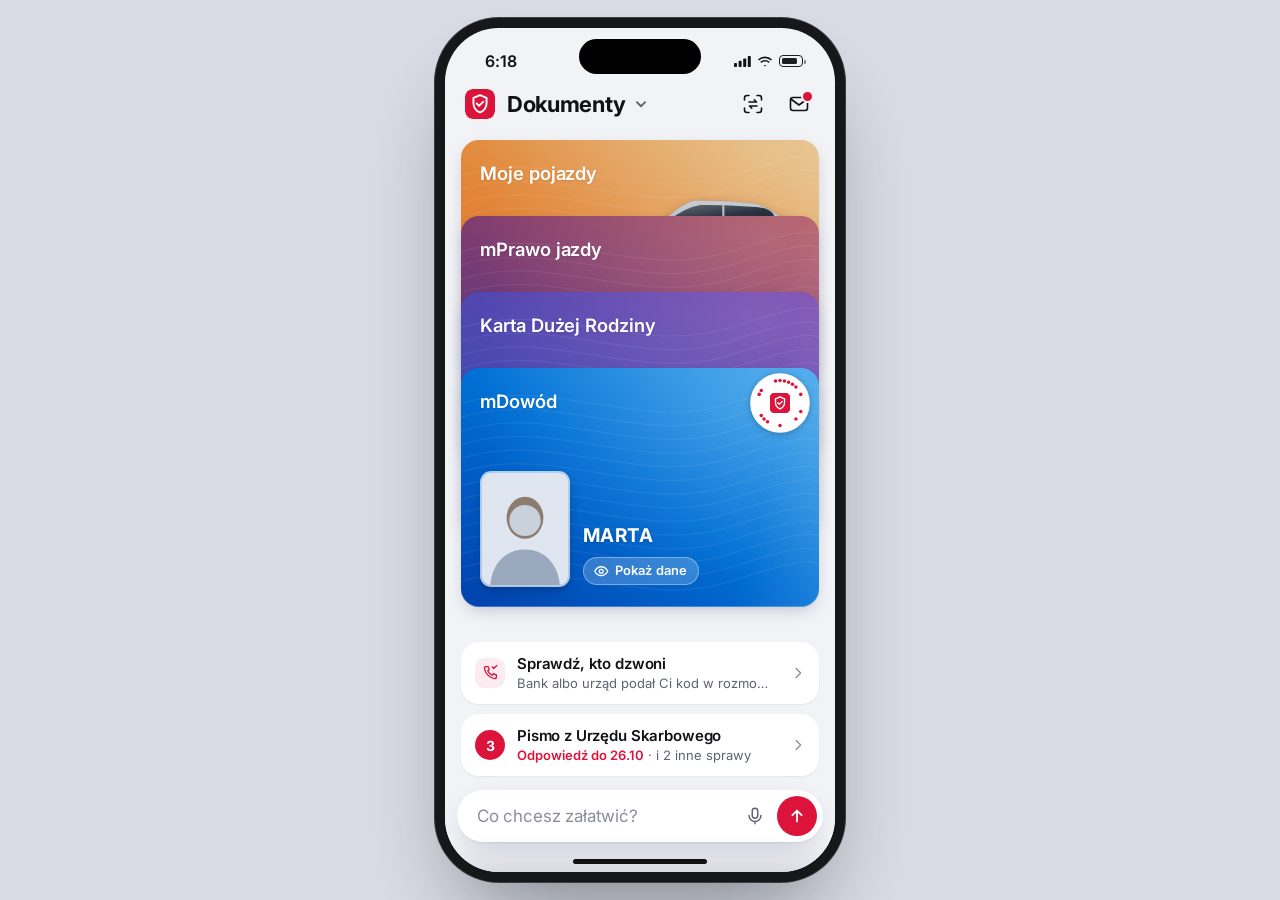
==== telefon/index.html @ 3e9ad849 "Embed the original prototype app in the phone" ====
<!doctype html>
<html lang="pl">
<head>
<meta charset="utf-8">
<script src="api-lokalne.js"></script>
<script src="i18n.js?v=6"></script>
<meta name="viewport" content="width=device-width, initial-scale=1, viewport-fit=cover, interactive-widget=resizes-content">
<meta name="theme-color" content="#f2f3f7">
<meta name="apple-mobile-web-app-capable" content="yes">
<title>mObywatel</title>
<link rel="icon" href="assets/icon-mobywatel.svg">
<link rel="preconnect" href="https://fonts.googleapis.com">
<link rel="preconnect" href="https://fonts.gstatic.com" crossorigin>
<link href="https://fonts.googleapis.com/css2?family=Inter:wght@400;500;600;700&display=swap" rel="stylesheet">
<link rel="stylesheet" href="style.css?v=22">
<link rel="stylesheet" href="weryfikacja.css">
</head>
<body>
<div class="phone" id="app">
  <div class="island"></div>
  <div class="status"><span id="clock">20:10</span><span class="sig"><svg width="17" height="11" viewBox="0 0 17 11" fill="currentColor"><rect x="0" y="7" width="3" height="4" rx=".8"/><rect x="4.6" y="4.8" width="3" height="6.2" rx=".8"/><rect x="9.2" y="2.4" width="3" height="8.6" rx=".8"/><rect x="13.8" y="0" width="3" height="11" rx=".8"/></svg><svg width="16" height="11" viewBox="0 0 16 11" fill="currentColor"><path d="M8 2.2c2.3 0 4.4.9 6 2.4l1.1-1.2A10.3 10.3 0 0 0 8 .5 10.3 10.3 0 0 0 .9 3.4L2 4.6a8.6 8.6 0 0 1 6-2.4Zm0 3.4c1.4 0 2.6.5 3.6 1.4l1.1-1.2A6.9 6.9 0 0 0 8 3.9a6.9 6.9 0 0 0-4.7 1.9L4.4 7A5.2 5.2 0 0 1 8 5.6Zm0 3.3a1.6 1.6 0 0 1 1.2.5L8 10.6 6.8 9.4A1.6 1.6 0 0 1 8 8.9Z"/></svg><i class="bat"></i></span></div>

  <header class="top" id="top">
    <button class="home" id="homeBtn" aria-label="Ekran główny"><img class="emblem" src="assets/icon-mobywatel.svg" alt=""></button>
    <span class="sp"></span>
    <button class="ico chatonly" id="histBtn" aria-label="Historia rozmów" aria-haspopup="true" aria-expanded="false" aria-controls="hmenu"><svg viewBox="0 0 24 24" fill="none" stroke="currentColor" stroke-width="1.6" stroke-linecap="round" stroke-linejoin="round"><path d="M4.2 12a7.8 7.8 0 1 0 2.3-5.5"/><path d="M4 4.6v3.6h3.6"/><path d="M12 8.2V12l2.7 1.7"/></svg><span class="hc" id="histCount" hidden></span></button>
    <button class="ico chatonly" id="newBtn" aria-label="Nowa rozmowa"><svg viewBox="0 0 24 24" fill="none" stroke="currentColor" stroke-width="1.6" stroke-linecap="round" stroke-linejoin="round"><path d="M11.5 4.5h-5a2 2 0 0 0-2 2v11a2 2 0 0 0 2 2h11a2 2 0 0 0 2-2v-5"/><path d="M17.7 3.8a1.9 1.9 0 0 1 2.7 2.7l-7.6 7.6-3.4.7.7-3.4z"/></svg></button>
    <button class="ico" id="qrBtn" aria-label="Potwierdź swoje dane: zeskanuj znak mObywatela odbiorcy"><svg viewBox="0 0 24 24" fill="none" stroke="currentColor" stroke-width="1.6" stroke-linecap="round" stroke-linejoin="round"><path d="M3.5 8V6a2.5 2.5 0 0 1 2.5-2.5h2M16 3.5h2A2.5 2.5 0 0 1 20.5 6v2M20.5 16v2a2.5 2.5 0 0 1-2.5 2.5h-2M8 20.5H6A2.5 2.5 0 0 1 3.5 18v-2"/><path d="M8 10h7.5l-2.2-2.2M16 14H8.5l2.2 2.2"/></svg></button>
    <button class="ico" id="mailBtn" aria-label="Skrzynka, 1 nowa wiadomość"><svg viewBox="0 0 24 24" fill="none" stroke="currentColor" stroke-width="1.6" stroke-linecap="round" stroke-linejoin="round"><rect x="3.5" y="5.5" width="17" height="13" rx="2.5"/><path d="m4.5 7.5 7.5 5.5 7.5-5.5"/></svg><span class="dot"></span></button>
    <button class="ico" id="bellBtn" aria-label="Powiadomienia"><svg viewBox="0 0 24 24" fill="none" stroke="currentColor" stroke-width="1.6" stroke-linecap="round" stroke-linejoin="round"><path d="M6.5 16.5V11a5.5 5.5 0 0 1 11 0v5.5l1.5 1.5H5zM10 20.5a2 2 0 0 0 4 0"/></svg></button>
  </header>

  <button class="title" id="title" aria-haspopup="true" aria-expanded="false" aria-controls="lmenu">Dokumenty<svg viewBox="0 0 24 24" fill="none" stroke="currentColor" stroke-width="2.4" stroke-linecap="round" stroke-linejoin="round"><path d="m6.5 9.5 5.5 5.5 5.5-5.5"/></svg></button>
  <div class="lmenu" id="lmenu"><div class="scrim"></div><div class="panel" role="menu" aria-label="Układ dokumentów i osoba"><div class="mh">Układ dokumentów</div><div class="ml"></div><div class="mh">Osoba w pokazie</div><div class="mo"></div></div></div>

  <div class="hmenu" id="hmenu"><div class="scrim"></div><div class="panel" role="dialog" aria-label="Historia rozmów"><div class="hh"><span>Rozmowy</span><button id="hnew" type="button">+ Nowa rozmowa</button></div><div class="hl" id="hlist" data-t="0"></div></div></div>

  <div class="stackwrap" id="stackwrap"><div class="stack" id="stack"></div></div>
  <div class="alt" id="alt"></div>

  <section class="reminders" id="reminders" aria-label="Przypomnienia">
    <div class="tiles" id="tiles"></div>
  </section>

  <section class="chat" id="chat" aria-live="polite">
    <div class="msgs" id="msgs"></div>
  </section>

  <section class="voice" id="voice" aria-label="Rozmowa głosowa" data-vs="idle">
    <div class="vstage" id="vstage"></div>
    <div class="vfoot">
      <p class="vheard" id="vheard"></p>
      <p class="vstate" id="vstate">Dotknij, aby mówić</p>
      <button type="button" class="vmic" id="vmic" aria-label="Mów"><span class="ring"></span><span class="ring r2"></span><svg viewBox="0 0 24 24" fill="none" stroke="currentColor" stroke-width="1.8" stroke-linecap="round"><rect x="9" y="3.5" width="6" height="11" rx="3"/><path d="M5.5 11.5a6.5 6.5 0 0 0 13 0M12 18v2.5"/></svg></button>
      <button type="button" class="vkbd" id="vkbd"><svg viewBox="0 0 24 24" fill="none" stroke="currentColor" stroke-width="1.6" stroke-linecap="round" stroke-linejoin="round"><rect x="2.5" y="6" width="19" height="12" rx="2.5"/><path d="M6 10h.01M9.3 10h.01M12.6 10h.01M15.9 10h.01M18 10h.01M6 13.5h.01M18 13.5h.01M9 14h6"/></svg>Pisz zamiast mówić</button>
    </div>
  </section>

  <form class="composer" id="composer" autocomplete="off">
    <div class="bar">
      <button type="button" class="ib" id="cam" aria-label="Zrób zdjęcie dokumentu"><svg viewBox="0 0 24 24" fill="none" stroke="currentColor" stroke-width="1.6" stroke-linecap="round" stroke-linejoin="round"><path d="M4 8.5h3l1.8-2.5h6.4L17 8.5h3V19H4z"/><circle cx="12" cy="13.5" r="3.4"/></svg></button>
      <input id="prompt" placeholder="Co chcesz załatwić?" enterkeyhint="send" aria-label="Wiadomość">
      <button type="button" class="ib mic" id="mic" aria-label="Powiedz"><svg viewBox="0 0 24 24" fill="none" stroke="currentColor" stroke-width="1.6" stroke-linecap="round"><rect x="9" y="3.5" width="6" height="11" rx="3"/><path d="M5.5 11.5a6.5 6.5 0 0 0 13 0M12 18v2.5"/></svg></button>
      <button type="submit" class="send" aria-label="Wyślij"><svg viewBox="0 0 24 24" fill="none" stroke="currentColor" stroke-width="2.2" stroke-linecap="round" stroke-linejoin="round"><path d="M12 18.5v-13M6.5 11 12 5.5l5.5 5.5"/></svg></button>
    </div>
  </form>

  <div class="todo" id="todo" aria-hidden="true"><div class="scrim"></div>
    <div class="tpanel" role="dialog" aria-modal="true" aria-labelledby="todoH">
      <div class="grab"></div>
      <div class="th"><h2 id="todoH">Do załatwienia</h2><button class="tx-close" id="todoClose" aria-label="Zamknij"><svg viewBox="0 0 24 24" fill="none" stroke="currentColor" stroke-width="2" stroke-linecap="round"><path d="M6.5 6.5l11 11M17.5 6.5l-11 11"/></svg></button></div>
      <div class="tl"></div>
      <button class="task" id="todoAsk">Zapytaj asystenta o wszystkie sprawy</button>
    </div>
  </div>
  <div class="sheet" id="detail" role="dialog" aria-modal="true"></div>
  <div class="auth" id="faceid" aria-hidden="true"><div class="box">
    <svg class="face" viewBox="0 0 48 48" fill="none" stroke="currentColor" stroke-width="2.4" stroke-linecap="round"><path d="M6 15V10a4 4 0 0 1 4-4h5M33 6h5a4 4 0 0 1 4 4v5M42 33v5a4 4 0 0 1-4 4h-5M15 42h-5a4 4 0 0 1-4-4v-5M17 18v3M31 18v3M24 18v8h-2M18 32s2.4 2.6 6 2.6 6-2.6 6-2.6"/></svg>
    <svg class="ok" viewBox="0 0 48 48" fill="none" stroke="currentColor" stroke-width="2.6" stroke-linecap="round" stroke-linejoin="round"><circle cx="24" cy="24" r="18"/><path d="m16 24.5 5.5 5.5L32 19"/></svg>
    <span>Face ID</span>
  </div></div>
  <div class="homebar"></div>
</div>
<script src="osoby.js?v=21"></script>
<script src="sylwetki.js?v=19"></script>
<script src="core.js?v=21"></script>
<script src="variants.js?v=20"></script>
<script src="scenarios.js?v=22"></script>
<script src="agent.js?v=25"></script>
<script src="znak-kod.js?v=19"></script>
<script src="znak.js?v=21"></script>
<script src="weryfikacja.js"></script>
</body>
</html>
---- telefon/style.css ----
:root{
  --bg:#f2f3f7; --surface:#ffffff; --ink:#111216; --ink2:#5f6270; --ink3:#8b8e9a; --hair:#e3e5eb;
  --red:#dc143c; --red-dark:#b30f30; --red-wash:#fdecef;
  --ok:#2e7d32; --ok-wash:#e9f5ea; --warn:#9a5a00; --warn-wash:#fff3df;
  --ease:cubic-bezier(.22,.9,.24,1);
  --sans:-apple-system,BlinkMacSystemFont,"SF Pro Text","Inter",system-ui,sans-serif;
}
*{box-sizing:border-box;-webkit-tap-highlight-color:transparent}
html,body{margin:0;height:100%}
body{background:#d9dce4;font-family:var(--sans);color:var(--ink);display:flex;align-items:center;justify-content:center;
  -webkit-font-smoothing:antialiased;font-feature-settings:"tnum" 0}
button{font:inherit;color:inherit;border:0;background:none;cursor:pointer;padding:0}
button:focus-visible,input:focus-visible{outline:2px solid var(--red);outline-offset:2px}

.phone{position:relative;width:390px;height:844px;border-radius:54px;overflow:hidden;background:var(--bg);
  box-shadow:0 0 0 10px #16171a,0 0 0 11px #3b3d42,0 50px 90px -20px rgba(20,22,30,.45)}
@media (max-width:520px){body{display:block;background:var(--bg)}.phone{width:100vw;height:100dvh;border-radius:0;box-shadow:none}}

/* status bar (tylko w ramce na desktopie) */
.status{position:absolute;inset:0 0 auto 0;height:50px;pointer-events:none;display:flex;align-items:center;justify-content:space-between;padding:16px 32px 0 40px;font-size:16px;font-weight:600;letter-spacing:-.01em;z-index:95}
.status .sig{display:flex;align-items:center;gap:6px}
.status .bat{display:block;width:24px;height:12px;border:1.4px solid currentColor;border-radius:4px;position:relative;opacity:.95}
.status .bat::before{content:"";position:absolute;inset:1.6px 5px 1.6px 1.6px;background:currentColor;border-radius:1.6px}
.status .bat::after{content:"";position:absolute;right:-4px;top:3.5px;width:2px;height:4px;background:currentColor;border-radius:0 1px 1px 0;opacity:.5}
.island{position:absolute;top:11px;left:50%;transform:translateX(-50%);width:122px;height:35px;border-radius:20px;background:#000;z-index:96}
.homebar{position:absolute;bottom:8px;left:50%;transform:translateX(-50%);width:134px;height:5px;border-radius:3px;background:#111;z-index:60;pointer-events:none}
@media (max-width:520px){.status,.island,.homebar{display:none}}
@media (max-height:620px){.title{font-size:28px;line-height:34px}}

/* header */
.top{position:absolute;left:0;right:0;height:52px;display:flex;align-items:center;gap:6px;padding:0 16px 0 20px;z-index:20}
.home{display:block;border-radius:8px;margin-left:-4px;padding:4px}
.home:active{opacity:.7}
.emblem{width:30px;height:30px;display:block;border-radius:8px}
.top .sp{flex:1}
.ico{width:40px;height:40px;display:grid;place-items:center;position:relative;color:var(--ink)}
.ico svg{width:24px;height:24px}
.ico .dot{position:absolute;top:8px;right:7px;width:9px;height:9px;border-radius:50%;background:var(--red);box-shadow:0 0 0 2px var(--bg)}

.title{position:absolute;left:20px;margin:0;font-size:32px;line-height:40px;font-weight:700;letter-spacing:-.02em;transition:opacity .25s,transform .4s var(--ease)}

/* stos dokumentów */
.stackwrap{position:absolute;left:0;right:0;transition:height .5s var(--ease),top .5s var(--ease);z-index:5}
.stack{position:relative;margin:0 16px;height:100%}
.card{position:absolute;left:0;right:0;aspect-ratio:3/2;border-radius:18px;overflow:hidden;cursor:pointer;
  background:#ccc center/cover no-repeat;box-shadow:0 -1px 0 rgba(255,255,255,.25) inset,0 6px 18px -6px rgba(15,25,60,.28);
  transition:top .5s var(--ease),transform .5s var(--ease),filter .3s}
.card:active{filter:brightness(.96)}
.phone.chatting .card{cursor:default}
.pocket-hint{position:absolute;left:50%;bottom:6px;transform:translateX(-50%);width:36px;height:5px;border-radius:3px;background:rgba(255,255,255,.75);opacity:0;transition:opacity .3s;pointer-events:none;z-index:30}
.phone.chatting .pocket-hint{opacity:1}

/* przypomnienia */
.reminders{position:absolute;left:0;right:0;transition:opacity .25s,transform .4s var(--ease)}
.rhead{display:flex;align-items:baseline;gap:8px;padding:0 20px 8px}
.rhead h2{margin:0;font-size:17px;font-weight:600;letter-spacing:-.01em}
.rhead span{font-size:13px;font-weight:600;color:#fff;background:var(--red);border-radius:10px;padding:1px 7px;line-height:18px}
.tiles{display:flex;gap:10px;overflow-x:auto;padding:0 16px 4px;scroll-snap-type:x mandatory;scroll-padding:0 16px;scrollbar-width:none}
.tiles::-webkit-scrollbar{display:none}
.tile{flex:0 0 156px;min-width:0;scroll-snap-align:start;text-align:left;background:var(--surface);border-radius:16px;padding:11px 12px 12px;
  display:flex;flex-direction:column;gap:8px;overflow:hidden;box-shadow:0 1px 2px rgba(15,25,60,.06)}
.tile .ti{flex:none;width:26px;height:26px;border-radius:8px;display:grid;place-items:center;background:var(--red-wash);color:var(--red)}
.tile .ti svg{width:16px;height:16px}
.tile .tx{display:block;min-width:0}
.tile b{display:-webkit-box;-webkit-box-orient:vertical;-webkit-line-clamp:2;overflow:hidden;font-size:14px;line-height:18px;min-height:36px;font-weight:600;letter-spacing:-.01em}
.tile small{display:block;margin-top:2px;font-size:12.5px;line-height:16px;color:var(--ink2);white-space:nowrap;overflow:hidden;text-overflow:ellipsis}
.tile.urgent small{color:var(--red);font-weight:600}

/* rozmowa */
.chat{position:absolute;left:0;right:0;opacity:0;pointer-events:none;transform:translateY(30px);transition:opacity .3s .1s,transform .45s .05s var(--ease);display:flex;flex-direction:column}
.msgs{flex:1;overflow-y:auto;-webkit-mask-image:linear-gradient(to bottom,transparent 0,#000 18px);mask-image:linear-gradient(to bottom,transparent 0,#000 18px);padding:14px 16px 16px;display:flex;flex-direction:column;gap:10px;scrollbar-width:none;overscroll-behavior:contain}
.msgs::-webkit-scrollbar{display:none}
.phone.chatting .chat{opacity:1;pointer-events:auto;transform:none}
.phone.chatting .title,.phone.chatting .reminders{opacity:0;pointer-events:none;transform:translateY(16px)}

.empty{margin:auto 0 0}
.empty h2{font-size:22px;line-height:28px;letter-spacing:-.02em;margin:0 0 4px;font-weight:700}
.empty p{color:var(--ink2);margin:0 0 14px;font-size:15px;line-height:21px}
.sugg{background:var(--surface);border-radius:16px;overflow:hidden}
.sugg button{display:flex;align-items:center;width:100%;text-align:left;padding:12px 14px;font-size:15px;gap:12px;border-top:1px solid var(--hair)}
.sugg button:first-child{border-top:0}
.sugg button span{flex:1}
.sugg button small{display:block;color:var(--ink3);font-size:13px;margin-top:1px}
.sugg svg{width:16px;height:16px;color:var(--ink3);flex:none}

.msg{max-width:84%;overflow-wrap:anywhere;font-size:15.5px;line-height:22px;animation:rise .3s var(--ease) both}
.msg.user{align-self:flex-end;background:var(--red);color:#fff;padding:9px 14px;border-radius:20px 20px 6px 20px}
.msg.bot{align-self:flex-start;padding:0 2px}
.msg.bot b{font-weight:600}
.typing{display:flex;gap:4px;padding:8px 2px}
.typing i{width:7px;height:7px;border-radius:50%;background:var(--ink3);animation:dot 1s infinite}
.typing i:nth-child(2){animation-delay:.15s}.typing i:nth-child(3){animation-delay:.3s}
@keyframes dot{0%,60%,100%{opacity:.3}30%{opacity:1}}
@keyframes rise{from{opacity:0;transform:translateY(8px)}}

.ui{flex:none;align-self:stretch;background:var(--surface);border-radius:18px;overflow:hidden;animation:rise .35s var(--ease) both;box-shadow:0 1px 2px rgba(15,25,60,.06)}
.ui .hd{display:flex;align-items:center;gap:11px;padding:14px 16px 10px}
.ui .ic{width:34px;height:34px;border-radius:10px;display:grid;place-items:center;background:var(--red-wash);color:var(--red);flex:none}
.ui .ic svg{width:19px;height:19px}
.ui.ok .ic{background:var(--ok-wash);color:var(--ok)}
.ui.warn .ic{background:var(--warn-wash);color:var(--warn)}
.ui .tt{font-weight:600;font-size:16px;line-height:21px;letter-spacing:-.01em}
.ui .rows{padding:0 16px 4px}
.ui .row{display:flex;justify-content:space-between;gap:16px;padding:9px 0;border-top:1px solid var(--hair);font-size:14px;line-height:19px}
.ui .row span{color:var(--ink2);flex:none}
.ui .row b{font-weight:500;text-align:right;min-width:0;overflow-wrap:anywhere}
.ui .body{padding:0 16px 12px;font-size:14.5px;line-height:21px}
.ui .note{margin:0 16px 12px;font-size:13px;line-height:18px;color:var(--ink2)}
.ui .flag{margin:4px 16px 12px;padding:10px 12px;border-radius:12px;background:var(--warn-wash);color:var(--warn);font-size:13.5px;line-height:19px}
.ui .src{display:flex;align-items:center;gap:6px;padding:9px 16px 11px;border-top:1px solid var(--hair);font-size:12px;color:var(--ink3)}
.ui .src svg{width:13px;height:13px}
.ui .actions{display:flex;gap:8px;padding:6px 16px 16px}
.btn{flex:1;height:48px;border-radius:14px;font-weight:600;font-size:16px;letter-spacing:-.01em}
.btn.primary{background:var(--red);color:#fff}
.btn.primary:active{background:var(--red-dark)}
.btn.ghost{background:var(--bg);flex:0 0 auto;padding:0 18px}
.ui.done .hd::after{content:"Potwierdzone";margin-left:auto;font-size:12px;color:var(--ok);font-weight:600}
.list .it{display:flex;align-items:center;gap:12px;padding:12px 16px;border-top:1px solid var(--hair);text-align:left;width:100%}
.list .it .x{flex:1}.list .it .x b{display:block;font-size:15px;font-weight:500}.list .it .x small{color:var(--ink2);font-size:13px}
.list .it .go{font-size:14px;color:var(--red);font-weight:600}
.list .pip{width:8px;height:8px;border-radius:50%;background:var(--red);flex:none}
.list .pip.g{background:var(--hair)}
.qr{display:flex;flex-direction:column;align-items:center;padding:4px 16px 16px;gap:8px}
.qr svg{width:180px;height:180px;color:var(--ink)}
.qr .code{font-size:24px;letter-spacing:.16em;font-weight:600;font-variant-numeric:tabular-nums}
.chips{flex:none;display:flex;flex-wrap:wrap;gap:8px;animation:rise .3s var(--ease) both}
.chips button{max-width:100%;text-align:left;line-height:20px;background:var(--surface);border-radius:20px;padding:9px 15px;font-size:15px;box-shadow:0 1px 2px rgba(15,25,60,.06)}
.chips button.sel{background:var(--red-wash);color:var(--red-dark);box-shadow:inset 0 0 0 1.5px var(--red)}
.chips button.next{background:var(--red);color:#fff}

/* pasek do rozmowy */
.composer{position:absolute;left:0;right:0;bottom:0;padding:8px 12px 30px;z-index:25;background:linear-gradient(to top,var(--bg) 75%,rgba(242,243,247,0))}
@media (max-width:520px){.composer{padding-bottom:max(env(safe-area-inset-bottom),12px)}}
.bar{display:flex;align-items:center;gap:2px;background:var(--surface);border-radius:28px;padding:6px 6px 6px 8px;
  box-shadow:0 1px 2px rgba(15,25,60,.06),0 10px 30px -10px rgba(15,25,60,.22);transition:box-shadow .25s}
.phone.chatting .bar{box-shadow:0 0 0 1.5px var(--red),0 10px 30px -10px rgba(15,25,60,.22)}
.bar input{flex:1 1 auto;width:0;min-width:0;border:0;outline:0;background:none;font:inherit;font-size:17px;color:var(--ink);padding:10px 6px;letter-spacing:-.01em}
.bar input::placeholder{color:var(--ink3)}
.ib{width:40px;height:40px;border-radius:50%;display:grid;place-items:center;color:var(--ink2);flex:none}
.ib svg{width:22px;height:22px}
.send{width:40px;height:40px;border-radius:50%;background:var(--red);color:#fff;display:grid;place-items:center;flex:none}
.send svg{width:20px;height:20px}
.listening .mic{color:var(--red);animation:pulse 1s infinite}
@keyframes pulse{50%{transform:scale(1.18)}}
@media (max-width:359px){#cam{display:none}.bar{padding-left:14px}.bar input{font-size:16px}}

/* karta dokumentu (szczegóły) */
.sheet{position:absolute;inset:0;z-index:70;background:var(--bg);transform:translateY(102%);transition:transform .5s var(--ease);display:flex;flex-direction:column}
.sheet.on{transform:none}
.sheet .nav{display:grid;grid-template-columns:1fr auto 1fr;align-items:center;padding:0 14px;height:52px;flex:none}
.sheet .back{display:flex;align-items:center;gap:2px;color:var(--red);font-size:17px;justify-self:start}
.sheet .back svg{width:22px;height:22px}
.sheet .nav b{font-size:17px;font-weight:600}
.sheet .clock{text-align:center;font-size:14px;color:var(--ink2);font-variant-numeric:tabular-nums;margin:2px 0 12px}
.sheet .body{flex:1;overflow-y:auto;padding:0 16px 30px;scrollbar-width:none}
.sheet .body::-webkit-scrollbar{display:none}
.idcard{border-radius:20px;overflow:hidden;background:#fff;box-shadow:0 1px 2px rgba(15,25,60,.06)}
.idcard .crop{position:relative;width:100%;aspect-ratio:560/740;overflow:hidden}
.idcard .crop img{position:absolute;width:108.93%;left:-4.46%;top:-29.05%}
.bigcard{width:100%;aspect-ratio:3/2;border-radius:18px;background:center/cover no-repeat;box-shadow:0 8px 24px -8px rgba(15,25,60,.3)}
.valid{display:flex;align-items:center;gap:12px;background:#fff;border-radius:18px;padding:14px 16px;margin-top:12px;color:var(--ok);font-weight:600;font-size:16px}
.valid svg{width:28px;height:28px}
.quick{display:flex;justify-content:space-between;margin:16px 4px 0}
.quick button{width:76px;display:flex;flex-direction:column;align-items:center;gap:7px;font-size:12.5px;line-height:16px;text-align:center;color:var(--ink)}
.quick i{width:56px;height:56px;border-radius:50%;background:#fff;display:grid;place-items:center;color:var(--red);box-shadow:0 1px 2px rgba(15,25,60,.06)}
.quick i svg{width:24px;height:24px}
.sheet .ui{margin-top:12px}
.sheet .qrbox .ui{animation:rise .35s var(--ease) both}

/* Face ID */
.auth{position:absolute;inset:0;z-index:90;display:grid;place-items:center;background:rgba(10,12,18,.18);opacity:0;pointer-events:none;transition:opacity .2s}
.auth.on{opacity:1;pointer-events:auto}
.auth .box{width:156px;height:156px;border-radius:34px;background:rgba(36,37,42,.86);backdrop-filter:blur(16px);-webkit-backdrop-filter:blur(16px);color:#fff;
  display:flex;flex-direction:column;align-items:center;justify-content:center;gap:12px;font-size:15px;font-weight:500;transform:scale(.92);transition:transform .3s var(--ease)}
.auth.on .box{transform:none}
.auth svg{width:62px;height:62px}
.auth .ok{display:none;color:#5fd38a}
.auth.done .face{display:none}.auth.done .ok{display:block}
.auth .face{animation:scan 1s ease-in-out infinite}
@keyframes scan{50%{opacity:.45}}

@media (prefers-reduced-motion:reduce){*{animation-duration:.01ms!important;transition-duration:.01ms!important}}

/* ---------- warianty układu dokumentów ---------- */
.alt{position:absolute;left:0;right:0;z-index:6;transition:opacity .25s,transform .4s var(--ease)}
.phone[data-v="stos"] .alt{display:none}
.phone:not([data-v="stos"]) .stackwrap{opacity:0;pointer-events:none;transition:opacity .3s}
.phone.chatting .stackwrap{opacity:0;pointer-events:none;transition:opacity .2s}
.phone.chatting .alt{opacity:0;pointer-events:none;transform:translateY(16px)}

/* karuzela */
.car{display:flex;gap:12px;overflow-x:auto;overflow-y:visible;padding-bottom:14px;margin-bottom:-14px;box-sizing:content-box;scroll-snap-type:x mandatory;scrollbar-width:none;overscroll-behavior-x:contain}
.car::-webkit-scrollbar{display:none}
.ccard{flex:none;scroll-snap-align:center;border-radius:20px;background:center/cover no-repeat;box-shadow:0 10px 24px -10px rgba(15,25,60,.35)}
.dots{display:flex;justify-content:center;gap:6px;height:10px;align-items:center;margin-top:12px}
.dots i{width:6px;height:6px;border-radius:3px;background:#c9ccd6;transition:width .25s var(--ease),background .25s}
.dots i.on{width:18px;background:var(--ink)}
.acts{display:flex;justify-content:space-between;align-items:flex-start;padding:0 18px;margin-top:12px;min-height:86px}
.acts button{width:76px;display:flex;flex-direction:column;align-items:center;gap:6px;font-size:12px;line-height:15px;text-align:center;color:var(--ink)}
.acts i{width:48px;height:48px;border-radius:50%;background:#fff;display:grid;place-items:center;color:var(--red);box-shadow:0 1px 2px rgba(15,25,60,.06);flex:none}
.acts i svg{width:22px;height:22px}
.acts span{display:block;max-width:76px}

.cstat{display:flex;justify-content:center;align-items:center;gap:8px;height:20px;font-size:13.5px;color:var(--ink2);white-space:nowrap;overflow:hidden;padding:0 16px}
.cstat span{display:inline-flex;align-items:center;gap:5px;font-weight:600}
.cstat .good{color:var(--ok)}.cstat .bad{color:var(--red)}
.cstat svg{width:16px;height:16px}
.cstat .sep{width:3px;height:3px;border-radius:50%;background:#b8bcc8}

.alt.compact .acts{min-height:52px}
.alt.compact .acts span{display:none}
.alt.compact .acts i{width:46px;height:46px}

/* pionowa karuzela */
.vwrap{position:relative}
.vcar{display:flex;flex-direction:column;align-items:center;gap:12px;overflow-y:auto;scroll-snap-type:y mandatory;scrollbar-width:none;overscroll-behavior:contain;
  -webkit-mask-image:linear-gradient(to bottom,transparent 0,#000 18%,#000 82%,transparent 100%);mask-image:linear-gradient(to bottom,transparent 0,#000 18%,#000 82%,transparent 100%)}
.vcar::-webkit-scrollbar{display:none}
.vcard{flex:none;scroll-snap-align:center;scroll-snap-stop:always;border-radius:20px;background:center/cover no-repeat;box-shadow:0 10px 24px -10px rgba(15,25,60,.35);transition:transform .12s linear,opacity .12s linear;will-change:transform}
.vdots{position:absolute;right:12px;top:50%;transform:translateY(-50%);flex-direction:column;height:auto;margin:0}
.vdots i{width:6px;height:6px;transition:height .25s var(--ease),background .25s}
.vdots i.on{width:6px;height:18px}

/* lista pasków */
.phone[data-v="lista"] .alt{display:flex;flex-direction:column;gap:8px;padding:0 16px}
.strip{display:flex;align-items:center;gap:10px;border-radius:16px;overflow:hidden;background:left center/cover no-repeat;color:#fff;text-align:left;padding-right:14px;min-width:0;
  box-shadow:0 6px 16px -8px rgba(15,25,60,.35)}
.strip .st{flex:1;min-width:0}
.strip .st b{display:block;font-size:16px;line-height:20px;font-weight:600;letter-spacing:-.01em;white-space:nowrap;overflow:hidden;text-overflow:ellipsis}
.strip .st small{display:block;font-size:13px;line-height:17px;opacity:.88;white-space:nowrap;overflow:hidden;text-overflow:ellipsis}
.strip .chev svg{width:18px;height:18px;opacity:.8;display:block}
.pill{flex:none;background:#fff;color:var(--red);font-size:12px;font-weight:700;line-height:16px;padding:4px 9px;border-radius:12px;white-space:nowrap}

/* siatka 2x2 */
.grid{display:grid;grid-template-columns:1fr 1fr;gap:10px;padding:0 16px}
.gcard{position:relative;border-radius:18px;overflow:hidden;background-size:230% auto;background-position:86% 86%;background-repeat:no-repeat;color:#fff;text-align:left;
  padding:12px;display:flex;flex-direction:column;justify-content:space-between;min-width:0;box-shadow:0 8px 18px -10px rgba(15,25,60,.4)}
.gcard .gi{width:32px;height:32px;border-radius:50%;background:rgba(255,255,255,.95);display:grid;place-items:center;color:var(--ink)}
.gcard .gi svg{width:18px;height:18px}
.gcard .pill{position:absolute;top:12px;right:10px}
.gcard .gt{display:block;min-width:0}
.gcard b{display:-webkit-box;-webkit-box-orient:vertical;-webkit-line-clamp:2;overflow:hidden;font-size:15px;line-height:19px;font-weight:600;letter-spacing:-.01em}
.gcard small{display:block;margin-top:2px;font-size:12px;line-height:15px;opacity:.88;white-space:nowrap;overflow:hidden;text-overflow:ellipsis}

/* ---------- awers dokumentu: zdjęcie i dane ---------- */
.card,.ccard,.vcard,.gmini,.bigcard{container-type:inline-size}
.ccard,.vcard{position:relative;overflow:hidden}
.face{position:absolute;inset:0;pointer-events:none;color:#fff;text-align:left}
.face .ov{position:absolute;left:6cqw;right:6cqw;bottom:6cqw;display:flex;align-items:flex-end;gap:4cqw}
.face .ph{display:block;flex:none;width:24cqw;aspect-ratio:187/245;border-radius:2.6cqw;
  background:#e9eef5 var(--foto) 50% 30%/cover no-repeat;box-shadow:0 0 0 .55cqw rgba(255,255,255,.7),0 1.2cqw 3cqw rgba(0,0,0,.25)}
.face .col{display:block;min-width:0;flex:1}
.face .nm{display:block;font-size:5.3cqw;line-height:1.15;font-weight:700;letter-spacing:.03em;text-shadow:0 .3cqw 1.2cqw rgba(0,0,0,.18);white-space:nowrap;overflow:hidden;text-overflow:ellipsis}
.face .dl{display:grid;grid-template-columns:auto auto;justify-content:start;gap:1.8cqw 4.5cqw;margin-top:2.6cqw}
.face .dl span{display:block;min-width:0}
.face .dl small{display:block;font-size:2.9cqw;line-height:1.2;opacity:.78;letter-spacing:.01em}
.face .dl b{display:block;font-size:4cqw;line-height:1.25;font-weight:600;white-space:nowrap;font-variant-numeric:tabular-nums}
.face .ov.veh{flex-direction:column;align-items:flex-start;gap:3.6cqw}
.plate{display:inline-flex;align-items:stretch;background:#fff;color:#111;border-radius:1.4cqw;overflow:hidden;box-shadow:0 0 0 .5cqw #111 inset,0 1.2cqw 3cqw rgba(0,0,0,.25)}
.plate i{display:flex;align-items:flex-end;justify-content:center;width:5.8cqw;padding-bottom:1cqw;background:#0b3fa8;color:#fff;font-style:normal;font-size:2.7cqw;font-weight:700}
.plate b{font-size:7.4cqw;line-height:1;font-weight:700;letter-spacing:.06em;padding:1.3cqw 2.6cqw 1.1cqw;font-variant-numeric:tabular-nums}
@container (max-width:240px){.face .dl{display:none}.face .nm{font-size:5.4cqw;white-space:normal;display:-webkit-box;-webkit-box-orient:vertical;-webkit-line-clamp:2;line-height:1.2}.face .ph{width:24cqw}.face .ov{gap:4.5cqw;bottom:6cqw}.face .ov.veh{gap:3.5cqw}}
.bigcard{position:relative}

/* lista: zdjęcie w kółku i dane */
.strip .lead{flex:none;display:flex;align-items:center}
.strip .avatar{display:block;box-sizing:border-box;width:var(--av,56px);height:var(--av,56px);border-radius:50%;overflow:hidden;box-shadow:0 0 0 3px #fff,0 4px 10px rgba(0,0,0,.2);background:#fff}
.strip .avatar .ph{display:block;width:100%;height:100%;background:#e9eef5 var(--foto) 50% 32%/112% auto no-repeat}
.strip .lead .plate{border-radius:5px;flex:none}
.strip .lead .plate i{width:13px;font-size:7px;padding-bottom:3px}
.strip .lead .plate b{font-size:15px;padding:6px 7px 5px;letter-spacing:.04em}
.strip em{display:block;font-style:normal;font-size:12.5px;line-height:16px;opacity:.82;white-space:nowrap;overflow:hidden;text-overflow:ellipsis}
.alt.tight .strip em{display:none}
.alt.tight .strip .lead .plate{}.alt.tight .strip .lead .plate b{font-size:12px;padding:5px 5px 4px}

/* siatka: mini karty z podpisem */
.grid .gitem{display:flex;flex-direction:column;align-items:center;gap:6px;text-align:left;min-width:0}
.gmini{position:relative;display:block;border-radius:14px;background:center/cover no-repeat;box-shadow:0 8px 18px -10px rgba(15,25,60,.45);overflow:hidden}
.gcap{display:block;width:100%;padding:0 2px;min-width:0}
.gcap b{display:block;font-size:14px;line-height:18px;font-weight:600;white-space:nowrap;overflow:hidden;text-overflow:ellipsis}
.gcap span{display:flex;align-items:center;gap:4px;font-size:12px;line-height:16px;font-weight:600;white-space:nowrap;overflow:hidden}
.gcap svg{width:13px;height:13px;flex:none}
.gcap .good{color:var(--ok)}.gcap .bad{color:var(--red)}

/* ---------- menu wariantów rozwijane z góry ---------- */
.title{display:flex;align-items:center;gap:6px;cursor:pointer;padding:0;color:var(--ink);z-index:21;font:inherit;font-size:32px;line-height:40px;font-weight:700;letter-spacing:-.02em}
.title svg{width:22px;height:22px;color:var(--ink2);transition:transform .3s var(--ease)}
.phone.menu .title svg{transform:rotate(180deg)}
.lmenu{position:absolute;inset:0;z-index:19;pointer-events:none}
.lmenu .scrim{position:absolute;inset:0;background:rgba(242,243,247,.55);backdrop-filter:blur(6px);-webkit-backdrop-filter:blur(6px);opacity:0;transition:opacity .25s}
.lmenu .panel{position:absolute;left:12px;right:12px;top:var(--menuTop,150px);background:#fff;border-radius:20px;padding:8px;box-shadow:0 20px 50px -12px rgba(15,25,60,.35);
  transform:translateY(-14px) scale(.98);transform-origin:top center;opacity:0;transition:transform .32s var(--ease),opacity .2s}
.phone.menu .lmenu{pointer-events:auto}
.phone.menu .lmenu .scrim{opacity:1}
.phone.menu .lmenu .panel{transform:none;opacity:1}
.lmenu .mh{font-size:13px;color:var(--ink2);padding:8px 12px 6px;font-weight:500}
.lmenu .ml button{display:flex;align-items:center;gap:12px;width:100%;text-align:left;padding:10px 12px;border-radius:14px}
.lmenu .ml button.on{background:var(--red-wash)}
.lmenu .ml button>svg{width:20px;height:20px;color:var(--red);flex:none}
.lmenu .mt{flex:1;min-width:0}
.lmenu .mt b{display:block;font-size:16px;font-weight:600;letter-spacing:-.01em}
.lmenu .mt small{display:block;font-size:13px;color:var(--ink2);white-space:nowrap;overflow:hidden;text-overflow:ellipsis}
.mi{position:relative;flex:none;width:34px;height:44px;border-radius:9px;background:var(--bg);overflow:hidden}
.mi i{position:absolute;display:block;border-radius:3px;background:#3e7be0}
.mi i:nth-child(2){background:#6a4fc4}.mi i:nth-child(3){background:#8c3e78}.mi i:nth-child(4){background:#e98a35}
.mi-stos i{left:5px;right:5px;height:14px}.mi-stos i:nth-child(1){top:5px}.mi-stos i:nth-child(2){top:10px}.mi-stos i:nth-child(3){top:15px}.mi-stos i:nth-child(4){top:20px;height:19px}
.mi-karuzela i{top:14px;height:16px;width:22px}.mi-karuzela i:nth-child(1){left:6px;z-index:2}.mi-karuzela i:nth-child(2){left:30px}.mi-karuzela i:nth-child(3),.mi-karuzela i:nth-child(4){display:none}
.mi-pion i{left:6px;right:6px;height:16px}.mi-pion i:nth-child(1){top:-9px;opacity:.5}.mi-pion i:nth-child(2){top:14px}.mi-pion i:nth-child(3){top:37px;opacity:.5}.mi-pion i:nth-child(4){display:none}
.mi-lista i{left:5px;right:5px;height:7px}.mi-lista i:nth-child(1){top:6px}.mi-lista i:nth-child(2){top:15px}.mi-lista i:nth-child(3){top:24px}.mi-lista i:nth-child(4){top:33px}
.mi-siatka i{width:11px;height:15px}.mi-siatka i:nth-child(1){left:5px;top:6px}.mi-siatka i:nth-child(2){left:18px;top:6px}.mi-siatka i:nth-child(3){left:5px;top:23px}.mi-siatka i:nth-child(4){left:18px;top:23px}

.alt.xtight .strip .st small{display:none}
.alt.tight .gcap b{font-size:13px;line-height:16px}
.alt.tight .gcap span{font-size:11px;line-height:14px}
.alt.tight .grid .gitem{gap:4px}

/* ---------- historia rozmów ---------- */
.chatonly{display:none}
.phone.chatting .chatonly{display:grid;animation:fadein .3s}
@keyframes fadein{from{opacity:0}to{opacity:1}}
.ico .hc{position:absolute;top:5px;right:2px;min-width:17px;height:17px;padding:0 4px;border-radius:9px;background:var(--ink);color:#fff;font-size:11px;font-weight:600;line-height:17px;text-align:center;box-shadow:0 0 0 2px var(--bg)}
.ico.has .hc{background:var(--red)}
.ico.has .hc[hidden]{display:block;min-width:9px;width:9px;height:9px;padding:0;top:8px;right:7px;font-size:0}
.phone.hist #histBtn{color:var(--red)}
.hmenu{position:absolute;inset:0;z-index:19;pointer-events:none}
.hmenu .scrim{position:absolute;inset:0;background:rgba(242,243,247,.6);backdrop-filter:blur(6px);-webkit-backdrop-filter:blur(6px);opacity:0;transition:opacity .25s}
.hmenu .panel{position:absolute;left:12px;right:12px;top:var(--histTop,100px);max-height:calc(100% - var(--histTop,100px) - 104px);display:flex;flex-direction:column;background:#fff;border-radius:20px;padding:6px 8px 8px;box-shadow:0 20px 50px -12px rgba(15,25,60,.35);transform:translateY(-12px) scale(.98);transform-origin:50% 0;opacity:0;transition:transform .3s var(--ease),opacity .2s}
.phone.hist .hmenu{pointer-events:auto}
.phone.hist .hmenu .scrim{opacity:1}
.phone.hist .hmenu .panel{transform:none;opacity:1}
.hmenu .hh{display:flex;align-items:center;justify-content:space-between;padding:8px 6px 6px 12px;flex:none}
.hmenu .hh span{font-size:13px;color:var(--ink2);font-weight:500}
.hmenu .hh button{font:inherit;font-size:14px;font-weight:600;color:var(--red);padding:6px 10px;border-radius:10px;background:var(--red-wash)}
.hmenu .hl{overflow-y:auto;min-height:0;scrollbar-width:none;overscroll-behavior:contain}
.hmenu .hl::-webkit-scrollbar{display:none}
.hmenu .hl button{display:flex;align-items:center;gap:12px;width:100%;text-align:left;padding:10px 12px;border-radius:14px}
.hmenu .hl button.on{background:var(--red-wash)}
.hmenu .hic{width:36px;height:36px;border-radius:11px;display:grid;place-items:center;background:#f2f3f7;color:var(--ink);flex:none}
.hmenu .on .hic{background:#fff;color:var(--red)}
.hmenu .hic svg{width:20px;height:20px}
.hmenu .mt{flex:1;min-width:0}
.hmenu .mt b{display:block;font-size:15.5px;font-weight:600;letter-spacing:-.01em;white-space:nowrap;overflow:hidden;text-overflow:ellipsis}
.hmenu .mt small{display:block;font-size:13px;color:var(--ink2);white-space:nowrap;overflow:hidden;text-overflow:ellipsis;margin-top:1px}
.hmenu .mt em{font-style:normal;color:var(--red)}
.hmenu .hr{display:flex;flex-direction:column;align-items:flex-end;gap:5px;flex:none;align-self:flex-start;padding-top:2px}
.hmenu time{font-size:12px;color:var(--ink2);font-variant-numeric:tabular-nums}
.hmenu .hr i{width:8px;height:8px;border-radius:50%;background:var(--red)}
.hmenu .unread b{font-weight:700}
.hempty{padding:18px 12px 20px;font-size:14px;color:var(--ink2)}

/* ---------- głos ---------- */
.bar.listening .mic{color:#fff;background:var(--red);animation:none;box-shadow:0 0 0 calc(3px + var(--lvl,0)*12px) rgba(220,20,60,.16);transition:box-shadow .08s}
.bar.busy .mic{color:var(--red);animation:pulse 1s infinite}
.bar.speaking .mic{color:var(--red)}
.bar.speaking .mic svg{animation:pulse 1.2s infinite}

/* ---------- tryb głosowy ---------- */
.voice{position:absolute;left:0;right:0;bottom:0;top:var(--voiceTop,102px);z-index:27;background:var(--bg);display:flex;flex-direction:column;opacity:0;pointer-events:none;transform:translateY(24px);transition:opacity .25s,transform .4s var(--ease)}
.phone.voicing .voice{opacity:1;pointer-events:auto;transform:none}
.phone.voicing .composer{opacity:0;pointer-events:none}
.vstage{flex:1;min-height:0;overflow-y:auto;padding:8px 16px 4px;display:flex;flex-direction:column;justify-content:center;gap:10px;scrollbar-width:none}
.vstage::-webkit-scrollbar{display:none}
.vstage .ui{margin:0;flex:none;animation:vin .35s var(--ease)}
@keyframes vin{from{opacity:0;transform:translateY(14px) scale(.98)}to{opacity:1;transform:none}}
.vfoot{flex:none;display:flex;flex-direction:column;align-items:center;padding:6px 20px max(env(safe-area-inset-bottom),22px)}
.phone:not(.framed) .vfoot{padding-bottom:max(env(safe-area-inset-bottom),18px)}
.vheard{margin:0 0 6px;min-height:20px;max-width:100%;font-size:15px;line-height:20px;color:var(--ink2);text-align:center;display:-webkit-box;-webkit-box-orient:vertical;-webkit-line-clamp:2;overflow:hidden}
.vstate{margin:0 0 18px;font-size:22px;line-height:28px;font-weight:600;letter-spacing:-.01em;text-align:center}
.vmic{position:relative;width:96px;height:96px;border-radius:50%;background:var(--red);color:#fff;display:grid;place-items:center;box-shadow:0 14px 34px -12px rgba(220,20,60,.6);transition:transform .15s,background .2s}
.vmic:active{transform:scale(.96)}
.vmic svg{width:40px;height:40px;position:relative;z-index:2}
.vmic .ring{position:absolute;inset:0;border-radius:50%;background:rgba(220,20,60,.16);transform:scale(1);transition:transform .08s linear;z-index:0}
.vmic .r2{background:rgba(220,20,60,.08)}
.voice[data-vs="listen"] .vmic .ring{transform:scale(calc(1.08 + var(--lvl,0)*.45))}
.voice[data-vs="listen"] .vmic .r2{transform:scale(calc(1.16 + var(--lvl,0)*.8))}
.voice[data-vs="speak"] .vmic .ring{animation:vbreath 1.4s ease-in-out infinite}
.voice[data-vs="speak"] .vmic .r2{animation:vbreath 1.4s .2s ease-in-out infinite}
@keyframes vbreath{50%{transform:scale(1.3)}}
.voice[data-vs="think"] .vmic,.voice[data-vs="stt"] .vmic{background:#fff;color:var(--red);box-shadow:0 0 0 1.5px rgba(220,20,60,.25),0 14px 34px -14px rgba(15,25,60,.35)}
.voice[data-vs="think"] .vmic::after,.voice[data-vs="stt"] .vmic::after{content:"";position:absolute;inset:-5px;border-radius:50%;border:3px solid transparent;border-top-color:var(--red);animation:vspin .9s linear infinite}
@keyframes vspin{to{transform:rotate(360deg)}}
.voice[data-vs="idle"] .vmic,.voice[data-vs="wait"] .vmic{box-shadow:0 0 0 8px rgba(220,20,60,.1),0 14px 34px -12px rgba(220,20,60,.5)}
.vkbd{margin-top:18px;display:flex;align-items:center;gap:8px;font:inherit;font-size:15px;font-weight:500;color:var(--ink2);padding:8px 14px;border-radius:20px}
.vkbd svg{width:22px;height:22px}
.vkbd:active{background:rgba(0,0,0,.05)}
@media (max-height:600px){.vmic{width:78px;height:78px}.vmic svg{width:32px;height:32px}.vstate{margin-bottom:12px;font-size:19px}.vkbd{margin-top:8px}}
.phone.voicing .hmenu{z-index:28}

/* ---------- wersja 2: spokojniejszy ekran główny ---------- */
.title{left:62px;font-size:22px;line-height:40px;letter-spacing:-.015em;font-weight:700}
.title svg{width:18px;height:18px}
@media (max-height:620px){.title{font-size:21px;line-height:40px}}
#bellBtn{display:none}
.phone:not(.chatting) #cam{display:none}
.phone:not(.chatting) .bar{padding-left:14px}
.acts{display:none}
.tiles{display:block;overflow:visible;padding:0 16px}
.rsum{display:flex;align-items:center;gap:12px;width:100%;text-align:left;background:var(--surface);border-radius:18px;padding:12px 12px 12px 14px;box-shadow:0 1px 2px rgba(15,25,60,.06)}
.rsum .rdot{flex:none;width:30px;height:30px;border-radius:50%;background:var(--red);color:#fff;display:grid;place-items:center;font-size:14px;font-weight:700}
.rsum .tx{flex:1;min-width:0}
.rsum b{display:block;font-size:15px;line-height:20px;font-weight:600;letter-spacing:-.01em;white-space:nowrap;overflow:hidden;text-overflow:ellipsis}
.rsum small{display:block;font-size:13px;line-height:18px;color:var(--ink2);white-space:nowrap;overflow:hidden;text-overflow:ellipsis}
.rsum small em{font-style:normal;color:var(--red);font-weight:600}
.rsum>svg{flex:none;width:18px;height:18px;color:var(--ink3)}
.rsum:active{filter:brightness(.97)}

/* arkusz „Do załatwienia” */
.todo{position:absolute;inset:0;z-index:40;pointer-events:none}
.todo .scrim{position:absolute;inset:0;background:rgba(15,20,35,.28);opacity:0;transition:opacity .25s}
.tpanel{position:absolute;left:0;right:0;bottom:0;background:var(--bg);border-radius:26px 26px 0 0;padding:8px 16px max(env(safe-area-inset-bottom),26px);transform:translateY(102%);transition:transform .38s var(--ease);box-shadow:0 -10px 40px -10px rgba(15,25,60,.25);max-height:85%;display:flex;flex-direction:column}
.phone.todo .todo{pointer-events:auto}
.phone.todo .todo .scrim{opacity:1}
.phone.todo .tpanel{transform:none}
.tpanel .grab{width:38px;height:5px;border-radius:3px;background:rgba(0,0,0,.14);margin:0 auto 10px;flex:none}
.tpanel .th{display:flex;align-items:center;justify-content:space-between;padding:2px 4px 12px;flex:none}
.tpanel h2{margin:0;font-size:22px;font-weight:700;letter-spacing:-.015em}
.tx-close{width:34px;height:34px;border-radius:50%;background:rgba(0,0,0,.06);display:grid;place-items:center;color:var(--ink2)}
.tx-close svg{width:18px;height:18px}
.tl{background:var(--surface);border-radius:18px;overflow-y:auto;min-height:0;box-shadow:0 1px 2px rgba(15,25,60,.06)}
.tl button{display:flex;align-items:center;gap:12px;width:100%;text-align:left;padding:13px 12px 13px 14px;position:relative}
.tl button+button::before{content:"";position:absolute;left:62px;right:0;top:0;height:1px;background:var(--hair,#e6e8ee)}
.tl .ti{flex:none;width:36px;height:36px;border-radius:11px;display:grid;place-items:center;background:#f2f3f7;color:var(--ink)}
.tl .urgent .ti{background:var(--red-wash);color:var(--red)}
.tl .ti svg{width:20px;height:20px}
.tl .tx{flex:1;min-width:0}
.tl b{display:block;font-size:16px;line-height:21px;font-weight:600;letter-spacing:-.01em}
.tl small{display:block;font-size:14px;line-height:19px;color:var(--ink2);font-weight:500}
.tl .urgent small{color:var(--red)}
.tl em{display:block;font-style:normal;font-size:13px;line-height:18px;color:var(--ink3);margin-top:1px;white-space:nowrap;overflow:hidden;text-overflow:ellipsis}
.tl button>svg{flex:none;width:18px;height:18px;color:var(--ink3)}
.tl button:active{background:rgba(0,0,0,.03)}
.task{margin-top:12px;flex:none;width:100%;padding:14px;border-radius:16px;background:var(--red-wash);color:var(--red);font:inherit;font-size:16px;font-weight:600}

/* ---------- kod QR: pełnoekranowe przepływy ---------- */
.qrx{position:absolute;inset:0;z-index:80;display:flex;flex-direction:column;background:var(--bg);opacity:0;pointer-events:none;transform:translateY(16px);transition:opacity .22s,transform .32s var(--ease)}
.qrx.on{opacity:1;pointer-events:auto;transform:none}
.qrx.dark{background:#0d0f14;color:#fff}
.qtop{flex:none;display:grid;grid-template-columns:44px 1fr 44px;align-items:center;padding:calc(var(--qtopPad,56px)) 12px 6px}
.qtop b{text-align:center;font-size:17px;font-weight:600;letter-spacing:-.01em}
.qclose{width:36px;height:36px;border-radius:50%;display:grid;place-items:center;background:rgba(0,0,0,.06);color:inherit}
.qrx.dark .qclose{background:rgba(255,255,255,.14)}
.qclose svg{width:18px;height:18px}
.qbody{flex:1;min-height:0;overflow-y:auto;padding:14px 16px max(env(safe-area-inset-bottom),24px);display:flex;flex-direction:column;scrollbar-width:none}
.qbody::-webkit-scrollbar{display:none}
.qopt{display:flex;align-items:center;gap:14px;width:100%;text-align:left;background:var(--surface);border-radius:20px;padding:18px 14px 18px 16px;margin-bottom:12px;box-shadow:0 1px 2px rgba(15,25,60,.06)}
.qopt .qi{flex:none;width:48px;height:48px;border-radius:14px;background:var(--red-wash);color:var(--red);display:grid;place-items:center}
.qopt .qi svg{width:26px;height:26px}
.qopt .qt{flex:1;min-width:0}.qopt b{display:block;font-size:17px;line-height:22px;font-weight:600;letter-spacing:-.01em}
.qopt small{display:block;margin-top:3px;font-size:14px;line-height:19px;color:var(--ink2)}
.qopt>svg{flex:none;width:18px;height:18px;color:var(--ink3)}
.qfoot{margin:6px 6px 0;font-size:13.5px;line-height:19px;color:var(--ink2)}
/* skaner */
.cam{position:relative;flex:1;min-height:0;display:grid;place-items:center;overflow:hidden;background:radial-gradient(120% 80% at 50% 40%,#2a2e38 0,#0d0f14 70%)}
.cam video{position:absolute;inset:0;width:100%;height:100%;object-fit:cover;opacity:0;transition:opacity .4s}
.cam.live video{opacity:1}
.frame{position:relative;width:min(64%,250px);aspect-ratio:1;border-radius:26px;box-shadow:0 0 0 2000px rgba(13,15,20,.45)}
.frame i{position:absolute;width:42px;height:42px;border:4px solid #fff;transition:border-color .2s}
.frame i:nth-child(1){left:0;top:0;border-right:0;border-bottom:0;border-radius:24px 0 0 0}
.frame i:nth-child(2){right:0;top:0;border-left:0;border-bottom:0;border-radius:0 24px 0 0}
.frame i:nth-child(3){left:0;bottom:0;border-right:0;border-top:0;border-radius:0 0 0 24px}
.frame i:nth-child(4){right:0;bottom:0;border-left:0;border-top:0;border-radius:0 0 24px 0}
.frame .line{position:absolute;left:10%;right:10%;height:2px;background:linear-gradient(90deg,transparent,#ff4d6a,transparent);top:12%;animation:qline 1.6s ease-in-out infinite alternate}
@keyframes qline{to{top:86%}}
.frame .qrghost{position:absolute;inset:18%;color:#fff;opacity:0;transform:scale(.92);transition:opacity .5s .2s,transform .5s .2s}
.cam:not(.live) .frame .qrghost{opacity:.18;transform:none}
.frame.found i{border-color:#4cd27e}.frame.found .line{display:none}.frame.found .qrghost{opacity:.85;transform:none}
.qscanfoot{flex:none;padding:18px 24px max(env(safe-area-inset-bottom),26px);text-align:center}
.qscanfoot p{margin:0 0 14px;font-size:16px;line-height:22px;color:rgba(255,255,255,.88)}
.qalt{display:inline-flex;align-items:center;gap:8px;font:inherit;font-size:15px;font-weight:600;color:#fff;background:rgba(255,255,255,.14);padding:11px 18px;border-radius:22px}
.qalt svg{width:20px;height:20px}
/* kod ręczny */
.qlead{margin:4px 4px 18px;font-size:16px;line-height:22px;color:var(--ink2)}.qlead.c{text-align:center;margin:18px 10px 10px}
.qcode{font:inherit;font-size:34px;letter-spacing:.42em;text-align:center;font-weight:600;padding:16px 10px;border-radius:18px;border:0;background:var(--surface);outline:none;box-shadow:inset 0 0 0 1.5px var(--hair,#e3e5eb);margin-bottom:16px;font-variant-numeric:tabular-nums}
.qcode:focus{box-shadow:inset 0 0 0 2px var(--red)}
/* zgoda */
.who{display:flex;gap:12px;align-items:center;background:var(--surface);border-radius:20px;padding:14px;box-shadow:0 1px 2px rgba(15,25,60,.06)}
.wico{flex:none;width:46px;height:46px;border-radius:14px;background:#eef1f6;display:grid;place-items:center;color:var(--ink)}
.wico svg{width:24px;height:24px}
.who small{display:block;font-size:13px;color:var(--ink2)}.who b{display:block;font-size:17px;line-height:22px;font-weight:600;letter-spacing:-.01em}
.who em{display:flex;align-items:center;gap:4px;font-style:normal;font-size:12.5px;color:#1f8a4c;margin-top:2px}.who em svg{width:14px;height:14px}
.qh{margin:20px 6px 8px;font-size:14px;font-weight:600;color:var(--ink2)}
.dlist{background:var(--surface);border-radius:18px;padding:2px 14px;box-shadow:0 1px 2px rgba(15,25,60,.06)}
.drow{display:flex;align-items:center;justify-content:space-between;gap:12px;min-height:46px;padding:8px 0}
.drow+.drow{border-top:1px solid var(--hair,#eceef3)}
.drow span{font-size:15px;color:var(--ink2)}.drow b{font-size:15px;font-weight:600;text-align:right}
.drow b svg{width:18px;height:18px;color:#1f8a4c;vertical-align:middle}
.dph{width:38px;height:48px;border-radius:8px;overflow:hidden;display:block}.dph .ph{display:block;width:100%;height:100%;background:#e9eef5 var(--foto) 50% 30%/cover no-repeat}
.dlist.small .drow{min-height:40px}
.qnote{margin:14px 6px 0;font-size:13.5px;line-height:19px;color:var(--ink2)}.qnote.c{text-align:center}
.qbtns{margin-top:auto;padding-top:18px;display:grid;grid-template-columns:1fr 1.6fr;gap:10px}
.qbtn{font:inherit;font-size:17px;font-weight:600;padding:15px;border-radius:16px}
.qbtn.primary{background:var(--red);color:#fff}.qbtn.primary:disabled{opacity:.4}
.qbtn.ghost{background:rgba(0,0,0,.06);color:var(--ink)}
.qbtn.wide{margin-top:auto;width:100%}
.qdone{align-items:stretch;text-align:center}
.qdone .bigok{width:84px;height:84px;margin:18px auto 14px;border-radius:50%;background:#e7f6ec;color:#1f8a4c;display:grid;place-items:center}
.qdone .bigok svg{width:48px;height:48px}
.qdone h2{margin:0;font-size:24px;letter-spacing:-.015em}.qdone p{margin:6px 0 18px;color:var(--ink2);font-size:15.5px;line-height:21px}
.qdone .qbtn.wide{margin-top:24px}
/* pokazanie kodu */
.qcard{background:#fff;border-radius:26px;padding:22px 22px 18px;box-shadow:0 14px 40px -18px rgba(15,25,60,.35);text-align:center;margin:6px auto 0;width:min(100%,300px)}
.qrbig{width:100%;aspect-ratio:1;color:#111}.qrbig svg{width:100%;height:100%}
.qcard .code{margin-top:12px;font-size:28px;font-weight:700;letter-spacing:.12em;font-variant-numeric:tabular-nums}
.qtimer{margin-top:4px;font-size:13.5px;color:var(--ink2)}.qtimer b{font-variant-numeric:tabular-nums;color:var(--ink)}
.wait{margin:auto auto 0;display:flex;align-items:center;gap:8px;font-size:15px;color:var(--ink2);padding-top:12px}
.wait i{width:9px;height:9px;border-radius:50%;background:var(--red);animation:pulse 1s infinite}
.okbar{display:flex;align-items:center;gap:8px;background:#e7f6ec;color:#1f8a4c;border-radius:14px;padding:11px 14px;margin-bottom:12px}
.okbar svg{width:20px;height:20px}.okbar b{font-size:15.5px}.okbar span{margin-left:auto;font-size:13px;opacity:.85}
.person{display:flex;align-items:center;gap:14px;padding:6px 4px 14px}
.pav{flex:none;width:64px;height:64px;border-radius:18px;background:linear-gradient(140deg,#d9dee8,#bcc4d3);color:#475066;display:grid;place-items:center;font-size:22px;font-weight:700}
.person b{display:block;font-size:20px;font-weight:700;letter-spacing:-.01em}.person small{font-size:13px;color:var(--ink2)}

/* znak mObywatela na mDowodzie (prawdziwy, skanowalny) */
.face .live{position:absolute;left:89.2cqw;top:9.9cqw;width:17cqw;height:17cqw;transform:translate(-50%,-50%);pointer-events:auto;cursor:pointer;filter:drop-shadow(0 1px 3px rgba(0,0,0,.25));border-radius:50%}
.face .live svg{display:block;width:100%;height:100%}
.card .face::after,.ccard .face::after,.vcard .face::after{content:"";position:absolute;inset:0;background:linear-gradient(105deg,transparent 35%,rgba(255,255,255,.16) 48%,rgba(255,255,255,0) 60%);background-size:250% 100%;animation:sheen 6s ease-in-out infinite;pointer-events:none}
@keyframes sheen{0%,55%{background-position:120% 0}100%{background-position:-60% 0}}
@container (max-width:240px){.face .live{width:22cqw;height:22cqw}}
/* sprawdzanie ekranu drugiej osoby */
.frame.phone-frame{width:min(46%,170px);aspect-ratio:9/17.5;border-radius:30px}
.ghostphone{position:absolute;inset:8%;border-radius:22px;border:2px solid rgba(255,255,255,.18)}
.ghostphone .gs{position:absolute;right:10%;top:7%;width:30%;aspect-ratio:1;border-radius:50%;border:3px dotted rgba(255,255,255,.35);animation:liverot 8s linear infinite}
.frame.found .ghostphone{border-color:rgba(76,210,126,.7)}.frame.found .gs{border-color:#4cd27e}
.seg{display:inline-flex;background:rgba(255,255,255,.12);border-radius:14px;padding:3px;margin-bottom:12px}
.seg button{font:inherit;font-size:14px;font-weight:600;color:rgba(255,255,255,.8);padding:8px 12px;border-radius:11px}
.seg button.on{background:#fff;color:#111}
.qbody.c{align-items:center;justify-content:center;text-align:center}
.waitbig{width:84px;height:84px;border-radius:50%;background:var(--red-wash);display:grid;place-items:center;margin-bottom:16px}
.waitbig .spin{width:40px;height:40px;border-radius:50%;border:4px solid rgba(220,20,60,.2);border-top-color:var(--red);animation:vspin .9s linear infinite}
.wt{margin:0;font-size:22px;letter-spacing:-.015em}
.pav.photo{overflow:hidden;padding:0;width:64px;height:82px}.pav.photo .ph{display:block;width:100%;height:100%;background:#e9eef5 var(--foto) 50% 30%/cover no-repeat}
.qrx.para{z-index:85}
/* skaner „Przekaż dane”: kształt ramki zależny od trybu */
.qrx.scan[data-tryb="telefon"] .frame{width:min(46%,170px);aspect-ratio:9/17.5;border-radius:30px}
.qrx.scan[data-tryb="komputer"] .frame{width:min(80%,300px);aspect-ratio:16/10.5;border-radius:22px}
.qrx.scan .frame .qrghost{display:none}
.ghostpc{position:absolute;inset:12%;border-radius:10px;border:2px solid rgba(255,255,255,.18);display:none;place-items:center}
.ghostpc .gs{width:30%;aspect-ratio:1;border-radius:50%;border:3px dotted rgba(255,255,255,.35);animation:liverot 8s linear infinite}
.ghostphone{display:none}
.qrx.scan[data-tryb="telefon"] .ghostphone{display:block}
.qrx.scan[data-tryb="komputer"] .ghostpc{display:grid}
.frame.found .ghostpc{border-color:rgba(76,210,126,.7)}.frame.found .ghostpc .gs{border-color:#4cd27e}
.seg.mode{margin-bottom:14px}
.seg button{display:inline-flex;align-items:center;gap:6px}
.seg button svg{width:17px;height:17px}
.qscanfoot .lh{margin:0 0 12px;min-height:44px}

/* jeden skaner: prawdziwy aparat i dekoder znaku */
.cam .guide{position:relative;width:min(66%,250px);aspect-ratio:1;border-radius:50%;box-shadow:0 0 0 2000px rgba(13,15,20,.42);transition:box-shadow .3s}
.cam .guide span{position:absolute;inset:0;border-radius:50%;border:3px dashed rgba(255,255,255,.75);animation:liverot 14s linear infinite}
.cam .guide.seen span{border-color:#4cd27e;border-style:solid;animation:none}
@keyframes liverot{to{transform:rotate(360deg)}}
.camhint{position:absolute;left:50%;bottom:18px;transform:translateX(-50%);margin:0;max-width:86%;text-align:center;font-size:14.5px;line-height:19px;font-weight:600;color:#fff;background:rgba(0,0,0,.55);padding:8px 14px;border-radius:16px;backdrop-filter:blur(8px);-webkit-backdrop-filter:blur(8px)}
.qscanfoot .lh{font-size:15px!important;line-height:21px!important;min-height:0!important}
.mz{gap:4px}
.mojznak{width:min(80%,290px);aspect-ratio:1;margin:6px auto 0;border-radius:50%;box-shadow:0 18px 50px -20px rgba(15,25,60,.45)}
.mojznak svg{display:block;width:100%;height:100%}
.seg.light{background:#e9ebf0;margin:8px 0 0}
.seg.light button{color:var(--ink2)}
.seg.light button.on{background:#fff;color:var(--ink);box-shadow:0 1px 3px rgba(15,25,60,.12)}
.mz .wait{margin:18px auto 0}

/* prywatność mDowodu na ekranie głównym */
.pvs{display:none}
#app.ukryte .pvf{display:none}#app.ukryte .pvs{display:inline}
#app.ukryte .face .dl.pv{display:none}
.face .reveal{display:none}
#app.ukryte .face .reveal{display:inline-flex;align-items:center;gap:1.6cqw;margin-top:2.8cqw;padding:1.7cqw 3.4cqw 1.7cqw 2.8cqw;border-radius:99px;background:rgba(255,255,255,.2);box-shadow:inset 0 0 0 1px rgba(255,255,255,.35);backdrop-filter:blur(6px);-webkit-backdrop-filter:blur(6px);font-size:3.6cqw;line-height:1.2;font-weight:600;letter-spacing:.01em;pointer-events:auto;cursor:pointer;white-space:nowrap}
.face .reveal svg{width:4.6cqw;height:4.6cqw;flex:none}
#app.ukryte .face .reveal:active{background:rgba(255,255,255,.32)}
@container (max-width:240px){#app.ukryte .face .reveal{display:none}}
/* ukryte warstwy (inny układ, rozmowa) nie mogą łapać dotyku znaku ani przycisku „Pokaż dane” */
.phone:not([data-v="stos"]) .stackwrap .face *,.phone.chatting .stackwrap .face *,.phone.chatting .alt .face *{pointer-events:none!important}

/* wybór osoby w pokazie */
.lmenu .mo{display:grid;grid-template-columns:repeat(4,1fr);gap:6px;padding:2px 6px 8px}
.lmenu .mo button{display:flex;flex-direction:column;align-items:center;gap:3px;padding:8px 2px 7px;border-radius:14px;min-width:0}
.lmenu .mo button.on{background:var(--red-wash)}
.lmenu .mo .oav{width:46px;height:46px;border-radius:50%;background:#e9eef5 50% 28%/cover no-repeat;box-shadow:0 0 0 2px #fff,0 0 0 3px rgba(15,25,60,.08)}
.lmenu .mo button.on .oav{box-shadow:0 0 0 2px #fff,0 0 0 4px var(--red)}
.lmenu .mo b{font-size:14px;font-weight:600;margin-top:3px}
.lmenu .mo small{font-size:11.5px;color:var(--ink2);white-space:nowrap;overflow:hidden;text-overflow:ellipsis;max-width:100%}
.lmenu .panel{max-height:calc(100% - var(--menuTop,150px) - 16px);overflow-y:auto;scrollbar-width:none}

/* sylwetki pojazdów */
.face .syl{position:absolute;right:4.5cqw;top:12.5cqw;width:54cqw;height:22cqw;pointer-events:none;filter:drop-shadow(0 .8cqw 1.4cqw rgba(80,30,0,.25))}
.face .syl svg{display:block;width:100%;height:100%}
.face .syl .s1{position:absolute;inset:0}
.face .syl .s1 svg{width:100%;height:100%}
.face .syl.two .s1{left:20%}
.face .syl.two .s2{position:absolute;left:-4%;top:-14%;width:62%;height:86%;opacity:.92}
.face .syl.two .s2 svg{width:100%;height:100%}
.face .syl svg{overflow:visible}
@container (max-width:240px){.face .syl{top:16cqw;width:62cqw;height:26cqw}}
.sylban{position:relative;margin:2px 12px 0;height:96px;border-radius:14px;background:linear-gradient(180deg,#f4f6fa 0,#e9edf3 100%);display:flex;align-items:flex-end;justify-content:center;padding:8px 18px 6px;overflow:hidden}
.sylban svg{width:auto;height:100%;max-width:100%}
.sylban .sylnr{position:absolute;left:10px;top:9px}
.sylban .plate{border-radius:4px;box-shadow:0 0 0 1.5px #111 inset,0 2px 6px rgba(0,0,0,.12)}
.sylban .plate i{width:14px;padding-bottom:2px;font-size:7px}
.sylban .plate b{font-size:13px;padding:4px 7px 3px}
.person .psyl{display:block;margin:4px 0 0}
.otrz-syl{height:92px;margin:0 0 12px;border-radius:16px;background:linear-gradient(180deg,#f4f6fa,#e8ecf2);display:flex;justify-content:center;align-items:flex-end;padding:8px 16px 6px}
.otrz-syl svg{height:100%;width:auto;max-width:100%}

/* tytuł karty jako tekst (tłumaczony), grafiki kart bez napisu */
.face .ttl{position:absolute;left:5.4cqw;top:6.2cqw;right:22cqw;font-size:5.15cqw;line-height:1.2;font-weight:600;letter-spacing:-.005em;color:#fff;white-space:nowrap;overflow:hidden;text-overflow:ellipsis;text-shadow:0 .2cqw .8cqw rgba(0,0,0,.12)}

/* języki bez obsługi mowy: bez mikrofonu i trybu głosowego */
html.bezglosu #mic,html.bezglosu .voice{display:none!important}
/* pasek "Dokument ważny" na zrzucie mDowodu w innych językach (zakrywa polski napis z obrazka) */
.idcard .crop .idv{position:absolute;left:0;right:0;top:84%;bottom:0;margin:0;border-radius:0;padding:0 0 0 4.7%;gap:3.4%;font-size:clamp(14px,4.4vw,17px)}
.idcard .crop .idv svg{width:9.4%;height:auto;flex:none}
/* inne języki bywają dłuższe niż polski: podpisy mogą zająć dwie linie zamiast urywać się wielokropkiem */
html:not([lang="pl"]) .rsum small,html:not([lang="pl"]) .tl em,html:not([lang="pl"]) .lmenu .mt small{white-space:normal;display:-webkit-box;-webkit-box-orient:vertical;-webkit-line-clamp:2;overflow:hidden}
/* długie nazwy w innych językach: tytuł w nagłówku dokumentu skraca się zamiast nachodzić na "Wróć", a długie słowa w przyciskach się łamią */
.sheet .nav{grid-template-columns:minmax(max-content,1fr) minmax(0,auto) minmax(0,1fr);column-gap:8px}
.sheet .nav b{min-width:0;overflow:hidden;text-overflow:ellipsis;white-space:nowrap;text-align:center}
html:not([lang="pl"]) .quick button,html:not([lang="pl"]) .chips button,html:not([lang="pl"]) .qbtn{overflow-wrap:break-word;hyphens:auto;-webkit-hyphens:auto}
html:not([lang="pl"]) .quick{gap:6px;margin-left:0;margin-right:0}
html:not([lang="pl"]) .quick button{flex:1 1 0;width:auto;min-width:0;font-size:12px;line-height:15px}
---- telefon/weryfikacja.css ----
/* Sprawdź, kto dzwoni: style dodatku. Kolory i zmienne pochodzą ze style.css prototypu. */
.wf-sr{position:absolute;width:1px;height:1px;overflow:hidden;clip:rect(0 0 0 0)}

/* wiersz na ekranie głównym, w stylu paska spraw (.rsum) */
.wf-kto{margin:0 auto 10px;width:calc(100% - 32px)}
.wf-ki{flex:none;width:30px;height:30px;border-radius:9px;background:var(--red-wash);color:var(--red);display:grid;place-items:center}
.wf-ki svg{width:18px;height:18px}

/* ekran logowania */
.wf-lock{position:absolute;inset:0;z-index:86;background:var(--bg);display:flex;flex-direction:column;padding:56px 24px 30px;opacity:0;pointer-events:none;transition:opacity .25s}
.wf-lock.on{opacity:1;pointer-events:auto}
.wf-appicon{width:64px;height:64px;border-radius:18px;background:var(--red);color:#fff;display:grid;place-items:center;margin:0 auto 14px}
.wf-appicon svg{width:34px;height:34px}
.wf-lock h1{text-align:center;font-size:26px;margin:0 0 4px;letter-spacing:-.02em}
.wf-sub{text-align:center;color:var(--ink2);margin:0 0 22px;font-size:15px}
.wf-pw{display:flex;align-items:center;gap:8px;height:52px;border-radius:14px;background:var(--surface);padding:0 6px 0 16px;box-shadow:0 1px 2px rgba(15,25,60,.06)}
.wf-pw input{flex:1;min-width:0;border:0;outline:none;background:none;font:inherit;font-size:17px;color:var(--ink)}
.wf-ibtn{width:38px;height:38px;border-radius:50%;display:grid;place-items:center;color:var(--ink2)}
.wf-ibtn svg{width:22px;height:22px}
.wf-ibtn.wf-lg{width:34px;height:34px;background:var(--bg)}
.wf-ibtn.wf-lg svg{width:18px;height:18px}
.wf-err{min-height:18px;margin:6px 4px 0;font-size:13px;color:var(--red-dark)}
.wf-btn{font:inherit;font-weight:600;border-radius:16px;width:100%}
.wf-red{height:52px;background:var(--red);color:#fff;font-size:17px;margin-top:6px}
.wf-link{align-self:center;padding:12px;font-weight:600;font-size:15px;color:var(--red-dark)}
.wf-callcard{margin-top:auto;background:var(--surface);border-radius:20px;padding:16px;box-shadow:0 1px 2px rgba(15,25,60,.06),0 12px 30px -14px rgba(15,25,60,.25)}
.wf-h{display:flex;gap:12px;align-items:center;margin-bottom:12px}
.wf-ico{flex:none;width:44px;height:44px;border-radius:14px;background:var(--red-wash);color:var(--red-dark);display:grid;place-items:center}
.wf-ico svg{width:24px;height:24px}
.wf-h b{display:block;font-size:17px}
.wf-h small{display:block;color:var(--ink2);font-size:14px;line-height:1.35}
.wf-outline{height:48px;border:1.5px solid var(--red);color:var(--red-dark);font-size:16px}

/* arkusz: kod i wynik */
.wf-sheet{position:absolute;inset:0;z-index:88;background:var(--surface);display:flex;flex-direction:column;padding-top:12px;transform:translateY(100%);transition:transform .38s var(--ease)}
.wf-sheet.on{transform:none}
.wf-sh-top{display:flex;align-items:center;justify-content:space-between;padding:4px 16px}
.wf-sh-top b{font-size:17px}
.wf-sh-body{flex:1;display:flex;flex-direction:column;padding:8px 24px 24px;min-height:0}
.wf-sh-body h1{font-size:26px;letter-spacing:-.02em;margin:10px 0 6px}
.wf-lead{color:var(--ink2);font-size:15px;line-height:1.45;margin:0 0 18px}
.wf-digits{display:flex;gap:8px;justify-content:center;margin:4px 0}
.wf-digits span{width:44px;height:56px;border-radius:12px;background:var(--bg);display:grid;place-items:center;font-size:26px;font-weight:700;font-variant-numeric:tabular-nums;border:2px solid transparent}
.wf-digits span.cur{border-color:var(--red)}
.wf-digits i{width:6px}
.wf-codeerr{min-height:38px;text-align:center;font-size:14px;color:var(--red-dark);line-height:1.4;margin-top:6px}
.wf-warn{display:flex;gap:8px;align-items:flex-start;font-size:13px;color:var(--ink2);background:var(--bg);border-radius:12px;padding:10px 12px;line-height:1.4}
.wf-warn svg{flex:none;width:16px;height:16px;margin-top:1px;color:var(--red-dark)}
.wf-keypad{margin-top:auto;display:grid;grid-template-columns:repeat(3,1fr);gap:8px;padding-top:12px}
.wf-keypad button{height:56px;border-radius:14px;background:var(--bg);font:inherit;font-size:26px;font-weight:500;color:var(--ink)}
.wf-keypad button:active{background:var(--hair)}
.wf-bs{display:grid;place-items:center}
.wf-bs svg{width:24px;height:24px}
.wf-go{margin-top:10px;height:54px;background:var(--red);color:#fff;font-size:17px}
.wf-go[aria-disabled="true"]{opacity:.45}
.wf-checking{align-items:center;justify-content:center;text-align:center;gap:16px;color:var(--ink2)}
.wf-spin{width:44px;height:44px;border-radius:50%;border:4px solid var(--hair);border-top-color:var(--red);animation:wfspin .8s linear infinite}
@keyframes wfspin{to{transform:rotate(360deg)}}
.wf-big{width:84px;height:84px;border-radius:50%;margin:24px auto 14px;display:grid;place-items:center}
.wf-big svg{width:44px;height:44px}
.wf-big.ok{background:var(--ok-wash);color:var(--ok)}
.wf-big.bad{background:var(--red-wash);color:var(--red-dark)}
.wf-big.warn{background:var(--warn-wash);color:var(--warn)}
.wf-result h1,.wf-result .wf-lead{text-align:center}
.wf-rows{background:var(--bg);border-radius:18px;padding:4px 16px;margin-bottom:12px}
.wf-rows div{display:flex;justify-content:space-between;gap:12px;padding:11px 0;border-bottom:1px solid var(--hair);font-size:15px}
.wf-rows div:last-child{border-bottom:0}
.wf-rows span{color:var(--ink2)}
.wf-saved{display:flex;gap:6px;align-items:center;justify-content:center;font-size:13px;color:var(--ink2);margin:-2px 0 12px}
.wf-saved svg{width:15px;height:15px}
.wf-btns{margin-top:auto;display:flex;flex-direction:column;gap:8px;padding-top:12px}
.wf-dark{height:54px;background:var(--ink);color:#fff;font-size:17px}
.wf-soft{height:50px;background:var(--bg);font-size:16px;color:var(--ink)}
.wf-result .wf-red{margin-top:0}

/* oznaczenie: funkcja wymaga modelu AI */
.wf-nota{position:absolute;left:12px;right:12px;top:62px;z-index:97;display:flex;gap:10px;align-items:flex-start;padding:12px 14px;border-radius:16px;background:#1c1d22;color:#fff;
  box-shadow:0 12px 30px -10px rgba(10,12,18,.5);opacity:0;transform:translateY(-8px);pointer-events:none;transition:opacity .2s,transform .3s var(--ease)}
.wf-nota.on{opacity:1;transform:none}
.wf-nota-ic{flex:none;width:28px;height:28px;border-radius:8px;background:rgba(255,255,255,.12);display:grid;place-items:center}
.wf-nota-ic svg{width:18px;height:18px}
.wf-nota b{display:block;font-size:14px}
.wf-nota small{display:block;font-size:13px;line-height:1.4;color:rgba(255,255,255,.75)}

/* skaner znaku bez serwera */
.wf-sym{display:flex;flex-direction:column;gap:8px;margin-bottom:12px}
.wf-sym button{font:inherit;font-size:15px;font-weight:600;padding:13px 14px;border-radius:14px;background:#fff;color:var(--ink);text-align:left}
.wf-sym small{font-size:12.5px;line-height:1.4;opacity:.75}
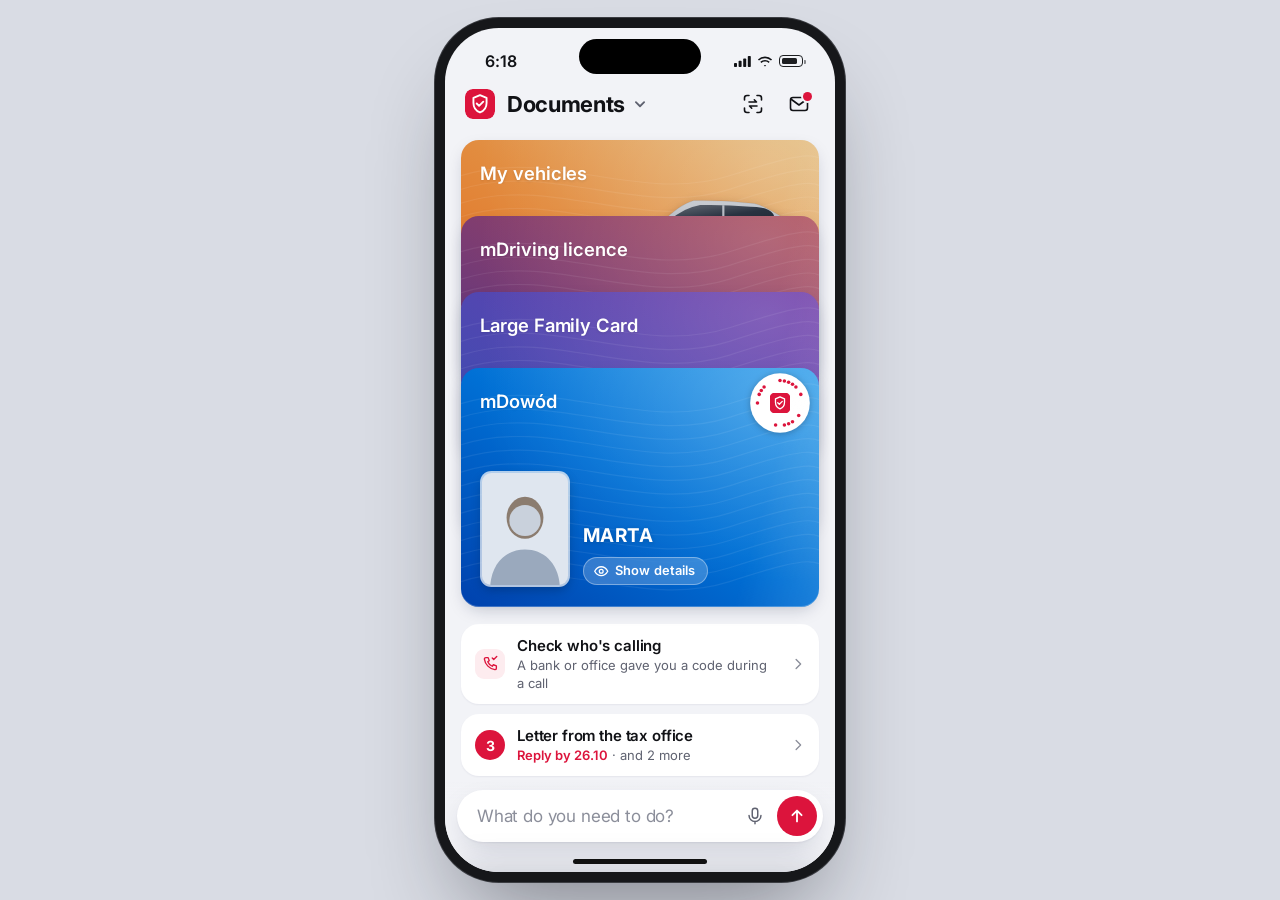
==== commit 5eea3973: "Fix phone logo, expired foreign code and scroll animations on small screens Co-Authored-By: Claude O" ====
--- a/telefon/index.html
+++ b/telefon/index.html
@@ -85,7 +85,7 @@
 <script src="sylwetki.js?v=19"></script>
 <script src="core.js?v=21"></script>
 <script src="variants.js?v=20"></script>
-<script src="scenarios.js?v=22"></script>
+<script src="scenarios.js?v=23"></script>
 <script src="agent.js?v=25"></script>
 <script src="znak-kod.js?v=19"></script>
 <script src="znak.js?v=21"></script>
--- a/telefon/weryfikacja.css
+++ b/telefon/weryfikacja.css
@@ -36,7 +36,7 @@
 .wf-sheet.on{transform:none}
 .wf-sh-top{display:flex;align-items:center;justify-content:space-between;padding:4px 16px}
 .wf-sh-top b{font-size:17px}
-.wf-sh-body{flex:1;display:flex;flex-direction:column;padding:8px 24px 24px;min-height:0}
+.wf-sh-body{flex:1;display:flex;flex-direction:column;padding:8px 24px 24px;min-height:0;overflow-y:auto}
 .wf-sh-body h1{font-size:26px;letter-spacing:-.02em;margin:10px 0 6px}
 .wf-lead{color:var(--ink2);font-size:15px;line-height:1.45;margin:0 0 18px}
 .wf-digits{display:flex;gap:8px;justify-content:center;margin:4px 0}
@@ -86,3 +86,21 @@
 .wf-sym{display:flex;flex-direction:column;gap:8px;margin-bottom:12px}
 .wf-sym button{font:inherit;font-size:15px;font-weight:600;padding:13px 14px;border-radius:14px;background:#fff;color:var(--ink);text-align:left}
 .wf-sym small{font-size:12.5px;line-height:1.4;opacity:.75}
+
+/* w pokazie osobę wybiera strona obok telefonu, więc menu „Dokumenty” ma tylko układ dokumentów */
+.lmenu .panel > .mh:nth-child(3),.lmenu .mo{display:none}
+
+/* polecenie: zakończ rozmowę i zadzwoń na infolinię (aplikacja nie może sama rozłączyć rozmowy) */
+.wf-zadzwon{display:flex;gap:12px;align-items:center;padding:14px 16px;border-radius:16px;background:var(--red-wash);color:var(--red-dark);font-size:16px;font-weight:600;line-height:1.3}
+.wf-zadzwon svg{flex:none;width:24px;height:24px}
+.wf-zadzwon b{display:block;margin-top:2px;font-size:18px;color:var(--ink);letter-spacing:.02em}
+.wf-uwaga{display:flex;gap:12px;align-items:flex-start;padding:14px 16px;border-radius:16px;background:var(--warn-wash);color:var(--warn);font-size:15px;font-weight:600;line-height:1.4}
+.wf-uwaga svg{flex:none;width:22px;height:22px;margin-top:1px}
+.wf-wpisany{background:var(--bg);border-radius:18px;padding:12px 16px;margin-bottom:12px;text-align:center}
+.wf-wpisany small{display:block;font-size:12px;font-weight:700;letter-spacing:.08em;text-transform:uppercase;color:var(--ink2)}
+.wf-wpisany b{display:block;font-size:34px;font-weight:700;letter-spacing:.12em;font-variant-numeric:tabular-nums;color:var(--ink);margin-top:2px}
+
+/* stuknięcie palcem w animacji */
+.wf-tap{position:absolute;z-index:99;width:46px;height:46px;margin:-23px 0 0 -23px;border-radius:50%;background:rgba(17,18,22,.28);box-shadow:0 0 0 2px rgba(255,255,255,.6);pointer-events:none;animation:wftap .65s ease-out forwards}
+@keyframes wftap{0%{transform:scale(.45);opacity:1}100%{transform:scale(1.7);opacity:0}}
+.wf-wcisniety{filter:brightness(.92);transform:scale(.97);transition:transform .12s,filter .12s}
